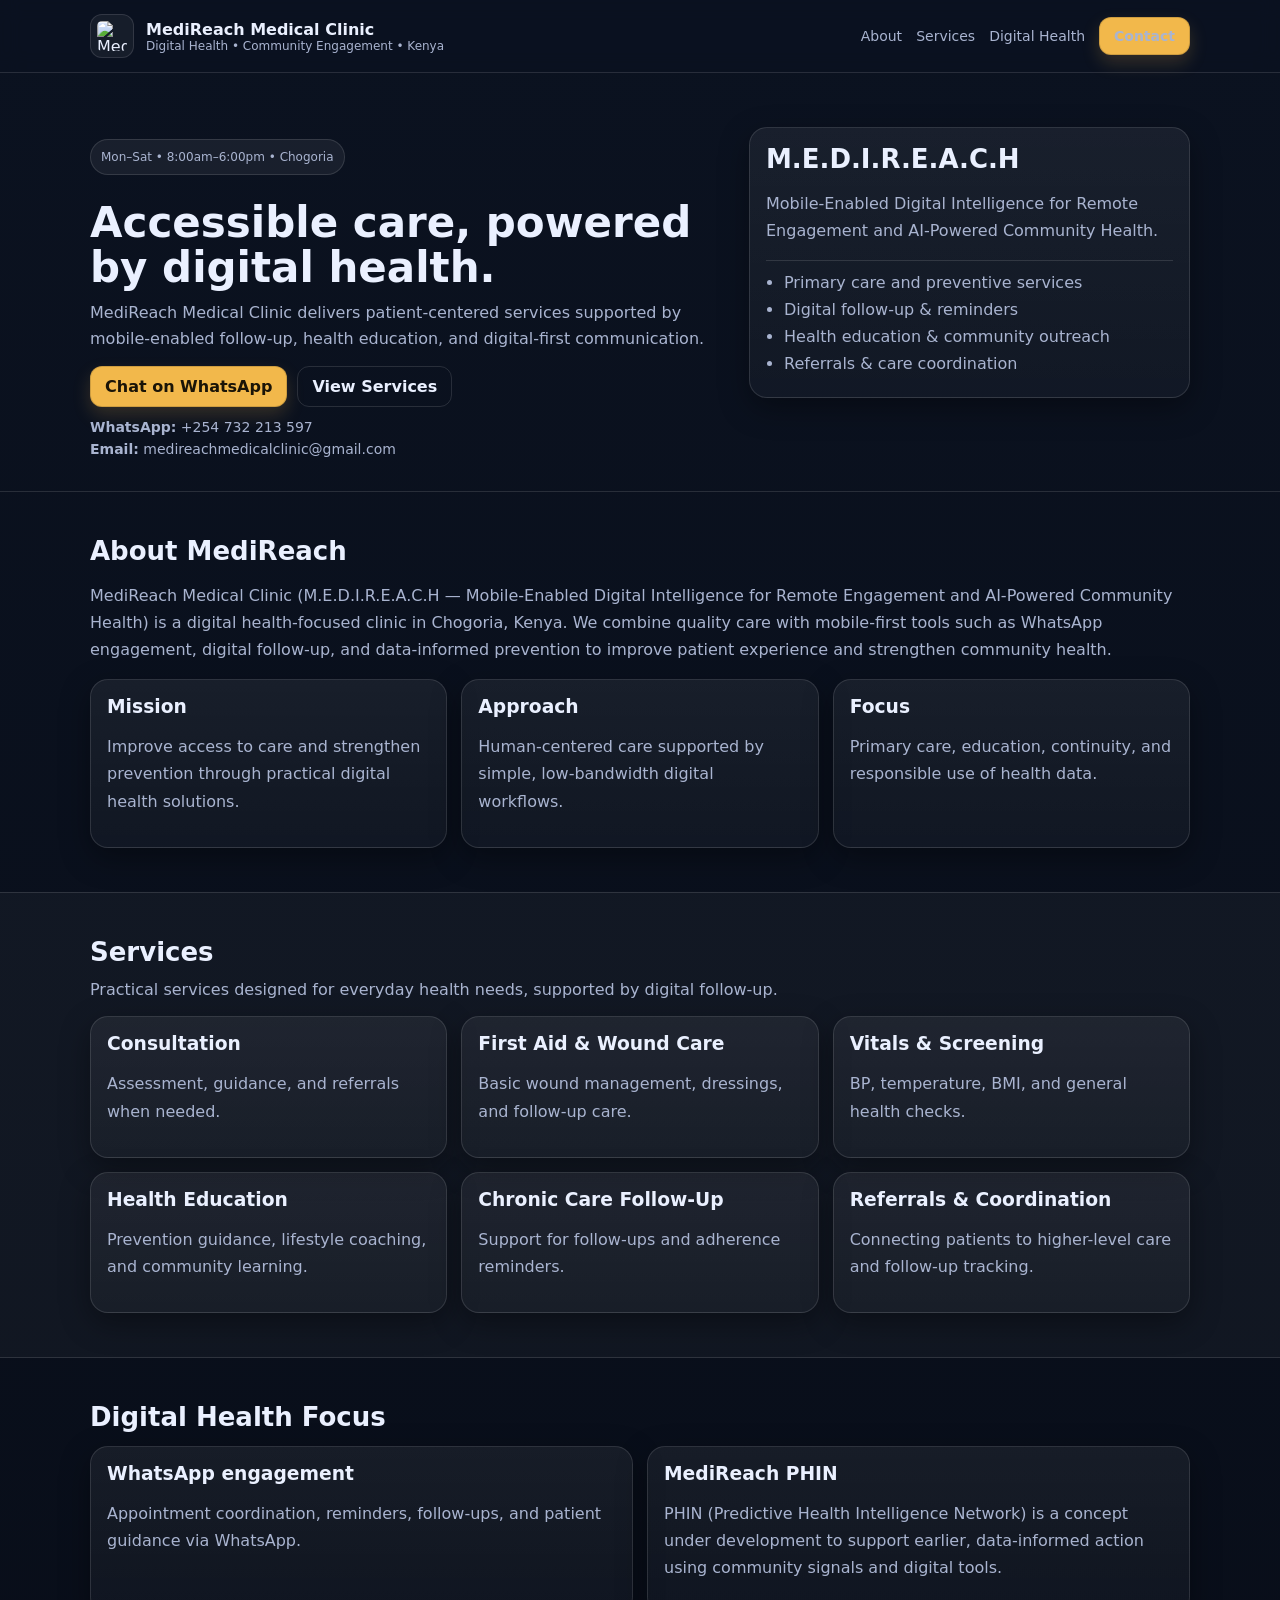
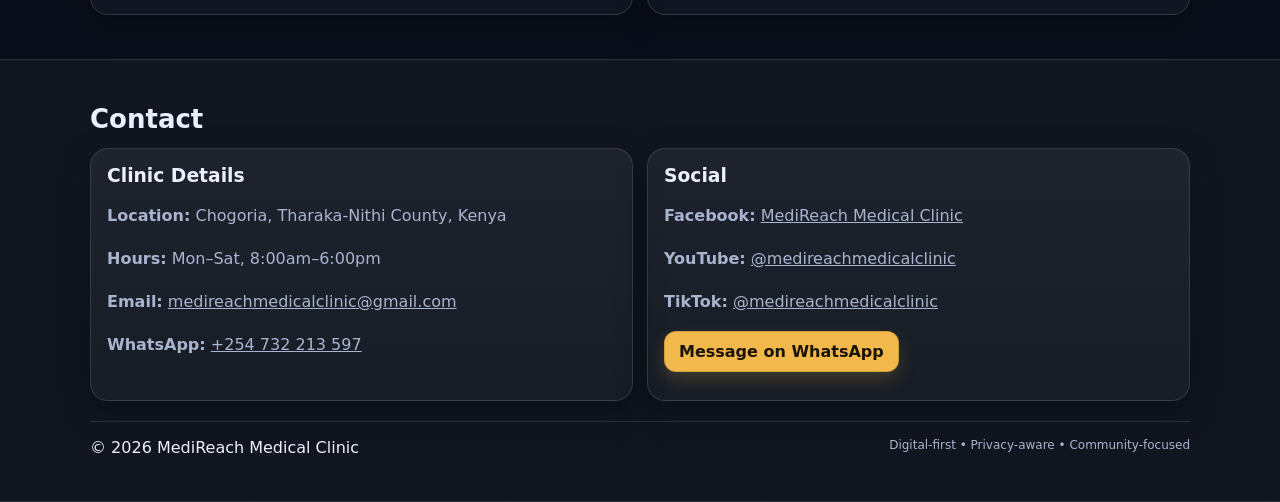
==== index.html @ 29f51938 "Add files via upload" ====
<!doctype html>
<html lang="en">
<head>
  <meta charset="utf-8" />
  <meta name="viewport" content="width=device-width, initial-scale=1" />
  <title>MediReach Medical Clinic</title>
  <meta name="description" content="MediReach Medical Clinic — digital health-focused care and community engagement in Kenya." />
  <link rel="stylesheet" href="style.css" />
</head>

<body>
  <header class="header">
    <div class="container nav">
      <div class="brand">
        <img class="logo" src="logo.png" alt="MediReach logo" />
        <div>
          <div class="brand-name">MediReach Medical Clinic</div>
          <div class="brand-tag">Digital Health • Community Engagement • Kenya</div>
        </div>
      </div>

      <nav class="menu">
        <a href="#about">About</a>
        <a href="#services">Services</a>
        <a href="#digital">Digital Health</a>
        <a href="#contact" class="btn">Contact</a>
      </nav>
    </div>
  </header>

  <main>
    <section class="hero">
      <div class="container hero-grid">
        <div>
          <p class="pill">Mon–Sat • 8:00am–6:00pm • Chogoria</p>
          <h1>Accessible care, powered by digital health.</h1>
          <p class="lead">
            MediReach Medical Clinic delivers patient-centered services supported by mobile-enabled follow-up,
            health education, and digital-first communication.
          </p>

          <div class="cta-row">
            <a class="btn" href="https://wa.me/254732213597" target="_blank">Chat on WhatsApp</a>
            <a class="btn ghost" href="#services">View Services</a>
          </div>

          <div class="mini">
            <div><strong>WhatsApp:</strong> +254 732 213 597</div>
            <div><strong>Email:</strong> medireachmedicalclinic@gmail.com</div>
          </div>
        </div>

        <div class="card">
          <h2 class="card-title">M.E.D.I.R.E.A.C.H</h2>
          <p class="muted">
            Mobile-Enabled Digital Intelligence for Remote Engagement and AI-Powered Community Health.
          </p>
          <div class="hr"></div>
          <ul class="checklist">
            <li>Primary care and preventive services</li>
            <li>Digital follow-up & reminders</li>
            <li>Health education & community outreach</li>
            <li>Referrals & care coordination</li>
          </ul>
        </div>
      </div>
    </section>

    <section id="about" class="section">
      <div class="container">
        <h2>About MediReach</h2>
        <p>
          MediReach Medical Clinic (M.E.D.I.R.E.A.C.H — Mobile-Enabled Digital Intelligence for Remote Engagement and AI-Powered Community Health)
          is a digital health-focused clinic in Chogoria, Kenya. We combine quality care with mobile-first tools such as WhatsApp engagement,
          digital follow-up, and data-informed prevention to improve patient experience and strengthen community health.
        </p>

        <div class="grid-3">
          <div class="card">
            <h3>Mission</h3>
            <p>Improve access to care and strengthen prevention through practical digital health solutions.</p>
          </div>
          <div class="card">
            <h3>Approach</h3>
            <p>Human-centered care supported by simple, low-bandwidth digital workflows.</p>
          </div>
          <div class="card">
            <h3>Focus</h3>
            <p>Primary care, education, continuity, and responsible use of health data.</p>
          </div>
        </div>
      </div>
    </section>

    <section id="services" class="section alt">
      <div class="container">
        <h2>Services</h2>
        <p class="lead">Practical services designed for everyday health needs, supported by digital follow-up.</p>

        <div class="grid-3">
          <div class="card"><h3>Consultation</h3><p>Assessment, guidance, and referrals when needed.</p></div>
          <div class="card"><h3>First Aid & Wound Care</h3><p>Basic wound management, dressings, and follow-up care.</p></div>
          <div class="card"><h3>Vitals & Screening</h3><p>BP, temperature, BMI, and general health checks.</p></div>
          <div class="card"><h3>Health Education</h3><p>Prevention guidance, lifestyle coaching, and community learning.</p></div>
          <div class="card"><h3>Chronic Care Follow-Up</h3><p>Support for follow-ups and adherence reminders.</p></div>
          <div class="card"><h3>Referrals & Coordination</h3><p>Connecting patients to higher-level care and follow-up tracking.</p></div>
        </div>
      </div>
    </section>

    <section id="digital" class="section">
      <div class="container">
        <h2>Digital Health Focus</h2>
        <div class="grid-2">
          <div class="card">
            <h3>WhatsApp engagement</h3>
            <p>Appointment coordination, reminders, follow-ups, and patient guidance via WhatsApp.</p>
          </div>
          <div class="card">
            <h3>MediReach PHIN</h3>
            <p>
              PHIN (Predictive Health Intelligence Network) is a concept under development to support earlier, data-informed action
              using community signals and digital tools.
            </p>
          </div>
        </div>
      </div>
    </section>

    <section id="contact" class="section alt">
      <div class="container">
        <h2>Contact</h2>

        <div class="grid-2">
          <div class="card">
            <h3>Clinic Details</h3>
            <p><strong>Location:</strong> Chogoria, Tharaka-Nithi County, Kenya</p>
            <p><strong>Hours:</strong> Mon–Sat, 8:00am–6:00pm</p>
            <p><strong>Email:</strong> <a href="mailto:medireachmedicalclinic@gmail.com">medireachmedicalclinic@gmail.com</a></p>
            <p><strong>WhatsApp:</strong> <a href="https://wa.me/254732213597" target="_blank">+254 732 213 597</a></p>
          </div>

          <div class="card">
            <h3>Social</h3>
            <p><strong>Facebook:</strong> 
              <a href="https://www.facebook.com/medireachmedicalclinic" target="_blank">MediReach Medical Clinic</a>
            </p>

            <p><strong>YouTube:</strong> 
              <a href="https://www.youtube.com/@medireachmedicalclinic" target="_blank">@medireachmedicalclinic</a>
            </p>

            <p><strong>TikTok:</strong> 
              <a href="https://www.tiktok.com/@medireachmedicalclinic" target="_blank">@medireachmedicalclinic</a>
            </p>

            <div class="cta-row">
              <a class="btn" href="https://wa.me/254732213597" target="_blank">Message on WhatsApp</a>
            </div>
          </div>
        </div>

        <footer class="footer">
          <div>© <span id="year"></span> MediReach Medical Clinic</div>
          <div class="muted small">Digital-first • Privacy-aware • Community-focused</div>
        </footer>
      </div>
    </section>
  </main>

  <script>
    document.getElementById("year").textContent = new Date().getFullYear();
  </script>
</body>
</html>
---- style.css ----
:root{
  --bg:#0b1220;
  --muted:#a9b4d0;
  --text:#eaf0ff;
  --accent:#f2b84b;
  --line:rgba(255,255,255,.12);
  --shadow: 0 10px 30px rgba(0,0,0,.35);
}

*{box-sizing:border-box}
html,body{margin:0;padding:0;font-family:system-ui,-apple-system,Segoe UI,Roboto,Ubuntu,Cantarell,Noto Sans,Arial;
  background:linear-gradient(180deg,var(--bg),#080d18); color:var(--text)}
.container{width:min(1100px,92%); margin:0 auto}
a{color:inherit}

.header{
  position:sticky; top:0; z-index:20;
  background:rgba(11,18,32,.75);
  backdrop-filter: blur(10px);
  border-bottom:1px solid var(--line);
}
.nav{display:flex; align-items:center; justify-content:space-between; gap:16px; padding:14px 0}
.brand{display:flex; align-items:center; gap:12px}
.logo{width:44px;height:44px;border-radius:12px; object-fit:contain; border:1px solid var(--line);
  background:rgba(255,255,255,.05); padding:6px}
.brand-name{font-weight:800}
.brand-tag{font-size:12px; color:var(--muted)}

.menu{display:flex; gap:14px; align-items:center}
.menu a{font-size:14px; text-decoration:none; color:var(--muted)}
.menu a:hover{color:var(--text)}

.btn{display:inline-block; padding:10px 14px; border-radius:12px; background:var(--accent); color:#1a1407;
  font-weight:800; text-decoration:none; border:1px solid rgba(0,0,0,.15);
  box-shadow: 0 8px 18px rgba(242,184,75,.18);}
.btn.ghost{background:transparent; color:var(--text); border:1px solid var(--line); box-shadow:none}

.hero{padding:54px 0 34px; border-bottom:1px solid var(--line)}
.hero-grid{display:grid; grid-template-columns: 1.3fr .9fr; gap:22px; align-items:start}
@media (max-width: 900px){ .hero-grid{grid-template-columns: 1fr} .menu{display:none} }

.pill{display:inline-block; padding:7px 10px; border-radius:999px; background:rgba(255,255,255,.06);
  border:1px solid var(--line); color:var(--muted); font-size:12px;}
h1{font-size:42px; line-height:1.06; margin:14px 0 10px}
@media (max-width: 600px){ h1{font-size:34px} }
.lead{color:var(--muted); font-size:16px; line-height:1.6; margin:0 0 14px}
.cta-row{display:flex; gap:10px; flex-wrap:wrap; margin:12px 0}
.mini{margin-top:10px; color:var(--muted); font-size:14px; display:grid; gap:6px}

.card{background:linear-gradient(180deg, rgba(255,255,255,.06), rgba(255,255,255,.03));
  border:1px solid var(--line); border-radius:18px; padding:16px; box-shadow: var(--shadow);}
.hr{height:1px; background:var(--line); margin:12px 0}
.checklist{margin:10px 0 0; padding-left:18px; color:var(--muted)}
.checklist li{margin:8px 0}

.section{padding:44px 0}
.section.alt{background:rgba(255,255,255,.03); border-top:1px solid var(--line); border-bottom:1px solid var(--line)}
h2{margin:0 0 10px; font-size:26px}
h3{margin:0 0 8px}
p{color:var(--muted); line-height:1.7}

.grid-3{display:grid; grid-template-columns: repeat(3, 1fr); gap:14px; margin-top:14px}
.grid-2{display:grid; grid-template-columns: 1fr 1fr; gap:14px; margin-top:14px}
@media (max-width: 900px){ .grid-3,.grid-2{grid-template-columns:1fr} }

.footer{margin-top:20px; padding-top:16px; border-top:1px solid var(--line);
  display:flex; justify-content:space-between; gap:14px; flex-wrap:wrap;}
.muted{color:var(--muted)}
.small{font-size:12px}
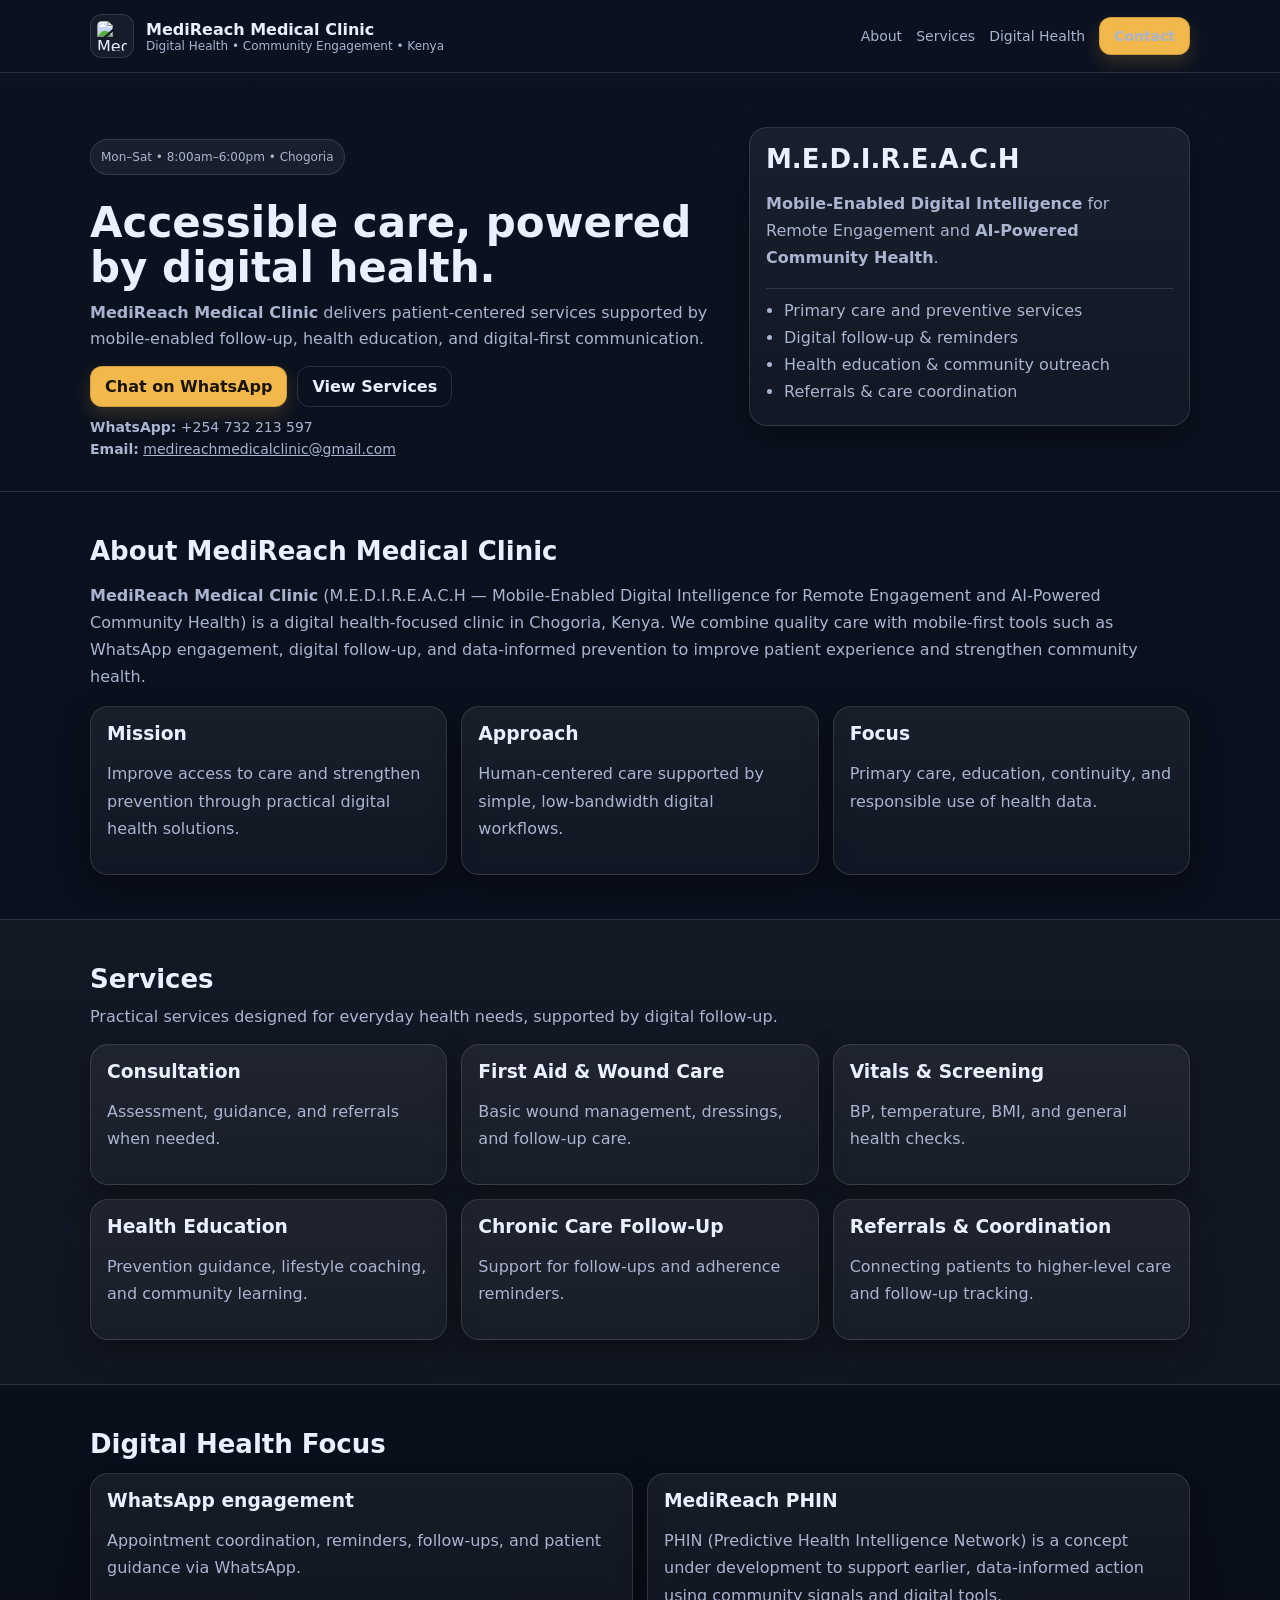
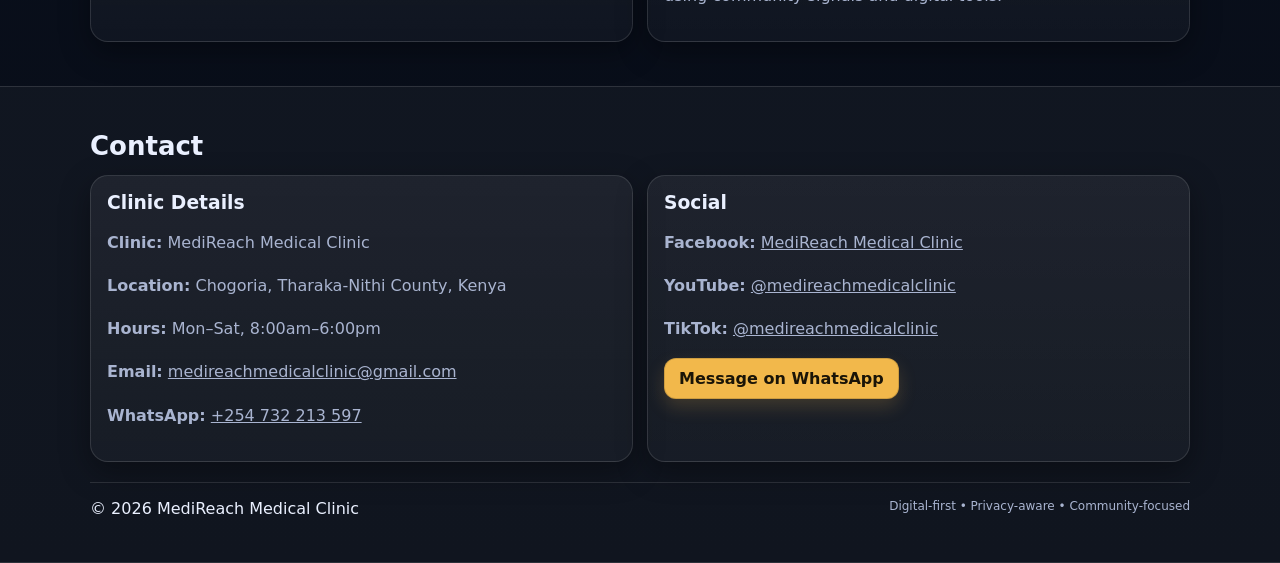
==== commit f7054162: "Enhance index.html with theme color and ARIA labels Added theme color meta tag and improved accessib" ====
--- a/index.html
+++ b/index.html
@@ -5,6 +5,7 @@
   <meta name="viewport" content="width=device-width, initial-scale=1" />
   <title>MediReach Medical Clinic</title>
   <meta name="description" content="MediReach Medical Clinic — digital health-focused care and community engagement in Kenya." />
+  <meta name="theme-color" content="#0b1020" />
   <link rel="stylesheet" href="style.css" />
 </head>
 
@@ -12,14 +13,15 @@
   <header class="header">
     <div class="container nav">
       <div class="brand">
-        <img class="logo" src="logo.png" alt="MediReach logo" />
+        <!-- Ensure logo.png exists in the repo root (same folder as index.html) -->
+        <img class="logo" src="logo.png" alt="MediReach Medical Clinic logo" />
         <div>
           <div class="brand-name">MediReach Medical Clinic</div>
           <div class="brand-tag">Digital Health • Community Engagement • Kenya</div>
         </div>
       </div>
 
-      <nav class="menu">
+      <nav class="menu" aria-label="Primary">
         <a href="#about">About</a>
         <a href="#services">Services</a>
         <a href="#digital">Digital Health</a>
@@ -29,31 +31,33 @@
   </header>
 
   <main>
-    <section class="hero">
+    <section class="hero" aria-label="Hero">
       <div class="container hero-grid">
         <div>
           <p class="pill">Mon–Sat • 8:00am–6:00pm • Chogoria</p>
           <h1>Accessible care, powered by digital health.</h1>
           <p class="lead">
-            MediReach Medical Clinic delivers patient-centered services supported by mobile-enabled follow-up,
+            <strong>MediReach Medical Clinic</strong> delivers patient-centered services supported by mobile-enabled follow-up,
             health education, and digital-first communication.
           </p>
 
           <div class="cta-row">
-            <a class="btn" href="https://wa.me/254732213597" target="_blank">Chat on WhatsApp</a>
+            <a class="btn" href="https://wa.me/254732213597" target="_blank" rel="noopener">
+              Chat on WhatsApp
+            </a>
             <a class="btn ghost" href="#services">View Services</a>
           </div>
 
           <div class="mini">
             <div><strong>WhatsApp:</strong> +254 732 213 597</div>
-            <div><strong>Email:</strong> medireachmedicalclinic@gmail.com</div>
+            <div><strong>Email:</strong> <a href="mailto:medireachmedicalclinic@gmail.com">medireachmedicalclinic@gmail.com</a></div>
           </div>
         </div>
 
         <div class="card">
           <h2 class="card-title">M.E.D.I.R.E.A.C.H</h2>
           <p class="muted">
-            Mobile-Enabled Digital Intelligence for Remote Engagement and AI-Powered Community Health.
+            <strong>Mobile-Enabled Digital Intelligence</strong> for Remote Engagement and <strong>AI-Powered Community Health</strong>.
           </p>
           <div class="hr"></div>
           <ul class="checklist">
@@ -68,9 +72,9 @@
 
     <section id="about" class="section">
       <div class="container">
-        <h2>About MediReach</h2>
+        <h2>About MediReach Medical Clinic</h2>
         <p>
-          MediReach Medical Clinic (M.E.D.I.R.E.A.C.H — Mobile-Enabled Digital Intelligence for Remote Engagement and AI-Powered Community Health)
+          <strong>MediReach Medical Clinic</strong> (M.E.D.I.R.E.A.C.H — Mobile-Enabled Digital Intelligence for Remote Engagement and AI-Powered Community Health)
           is a digital health-focused clinic in Chogoria, Kenya. We combine quality care with mobile-first tools such as WhatsApp engagement,
           digital follow-up, and data-informed prevention to improve patient experience and strengthen community health.
         </p>
@@ -134,28 +138,29 @@
         <div class="grid-2">
           <div class="card">
             <h3>Clinic Details</h3>
+            <p><strong>Clinic:</strong> MediReach Medical Clinic</p>
             <p><strong>Location:</strong> Chogoria, Tharaka-Nithi County, Kenya</p>
             <p><strong>Hours:</strong> Mon–Sat, 8:00am–6:00pm</p>
             <p><strong>Email:</strong> <a href="mailto:medireachmedicalclinic@gmail.com">medireachmedicalclinic@gmail.com</a></p>
-            <p><strong>WhatsApp:</strong> <a href="https://wa.me/254732213597" target="_blank">+254 732 213 597</a></p>
+            <p><strong>WhatsApp:</strong> <a href="https://wa.me/254732213597" target="_blank" rel="noopener">+254 732 213 597</a></p>
           </div>
 
           <div class="card">
             <h3>Social</h3>
-            <p><strong>Facebook:</strong> 
-              <a href="https://www.facebook.com/medireachmedicalclinic" target="_blank">MediReach Medical Clinic</a>
+            <p><strong>Facebook:</strong>
+              <a href="https://www.facebook.com/medireachmedicalclinic" target="_blank" rel="noopener">MediReach Medical Clinic</a>
             </p>
 
-            <p><strong>YouTube:</strong> 
-              <a href="https://www.youtube.com/@medireachmedicalclinic" target="_blank">@medireachmedicalclinic</a>
+            <p><strong>YouTube:</strong>
+              <a href="https://www.youtube.com/@medireachmedicalclinic" target="_blank" rel="noopener">@medireachmedicalclinic</a>
             </p>
 
-            <p><strong>TikTok:</strong> 
-              <a href="https://www.tiktok.com/@medireachmedicalclinic" target="_blank">@medireachmedicalclinic</a>
+            <p><strong>TikTok:</strong>
+              <a href="https://www.tiktok.com/@medireachmedicalclinic" target="_blank" rel="noopener">@medireachmedicalclinic</a>
             </p>
 
             <div class="cta-row">
-              <a class="btn" href="https://wa.me/254732213597" target="_blank">Message on WhatsApp</a>
+              <a class="btn" href="https://wa.me/254732213597" target="_blank" rel="noopener">Message on WhatsApp</a>
             </div>
           </div>
         </div>
@@ -172,4 +177,4 @@
     document.getElementById("year").textContent = new Date().getFullYear();
   </script>
 </body>
-</html>+</html>
